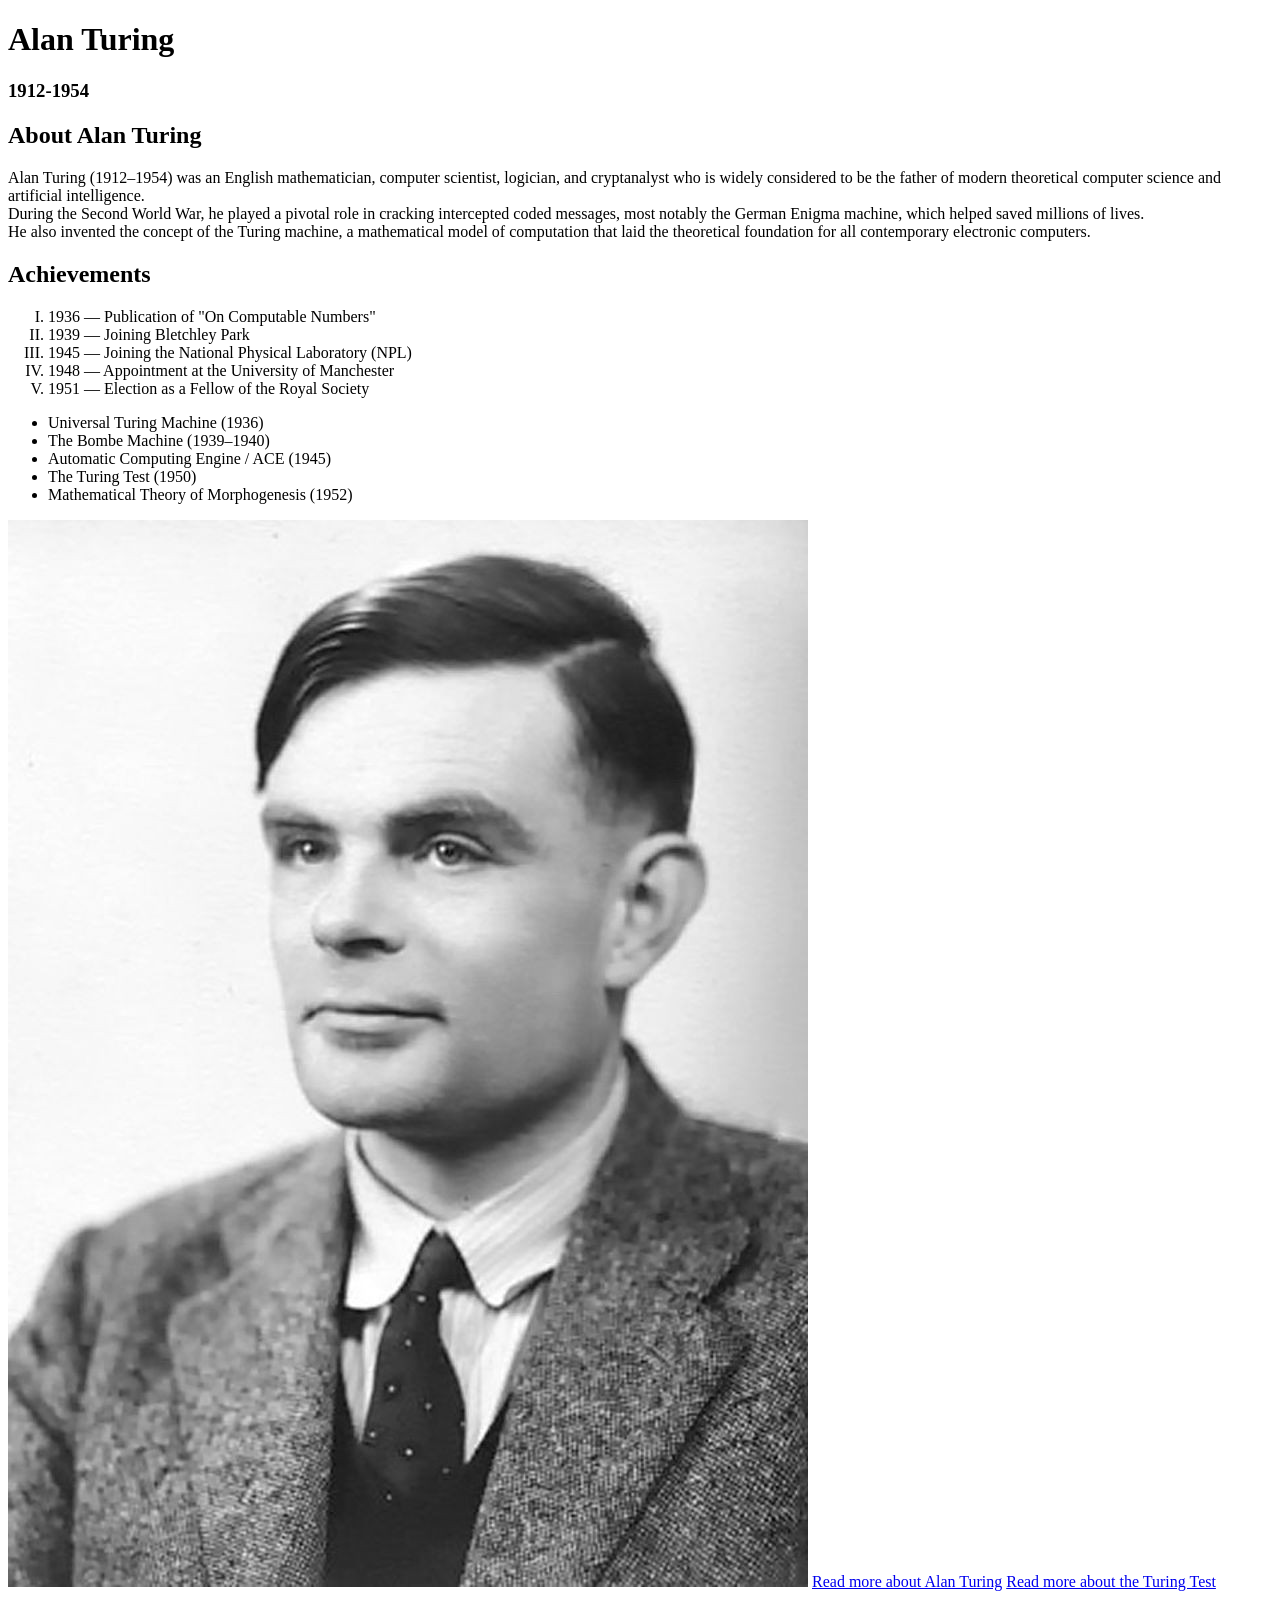
==== task3/task3.html @ f3c10b2a "task3, html" ====
<!DOCTYPE html>
<html lang="en">
<head>
    <meta charset="UTF-8">
    <meta name="viewport" content="width=device-width, initial-scale=1.0">
    <title>Task 3</title>
</head>
<body>
    <h1>Alan Turing</h1>
    <h3>1912-1954</h3>
    <h2>About Alan Turing</h2>
    <p>Alan Turing (1912–1954) was an English mathematician, computer scientist, logician, and cryptanalyst who is widely considered to be the father of modern theoretical computer science and artificial intelligence.<br>
        During the Second World War, he played a pivotal role in cracking intercepted coded messages, most notably the German Enigma machine, which helped saved millions of lives. <br>
        He also invented the concept of the Turing machine, a mathematical model of computation that laid the theoretical foundation for all contemporary electronic computers.</p>

        <h2>Achievements</h2>
    <ol type="I">
        
        <li>1936 — Publication of "On Computable Numbers"</li>
        <li>1939 — Joining Bletchley Park</li>
        <li>1945 — Joining the National Physical Laboratory (NPL)</li>
        <li>1948 — Appointment at the University of Manchester</li>
        <li>1951 — Election as a Fellow of the Royal Society</li>
    </ol>

    <ul>
        <li>Universal Turing Machine (1936)</li>
        <li>The Bombe Machine (1939–1940)</li>
        <li>Automatic Computing Engine / ACE (1945)</li>
        <li>The Turing Test (1950)</li>
        <li>Mathematical Theory of Morphogenesis (1952)</li>
    </ul>

    <img src="Alan_Turing.jpg" alt="Portrait of Alan Turing">

    <a href="https://en.wikipedia.org/wiki/Alan_Turing" target="_blank">Read more about Alan Turing</a>
    <a href="https://en.wikipedia.org/wiki/Turing_test" target="_blank">Read more about the Turing Test</a>
</body>
</html>
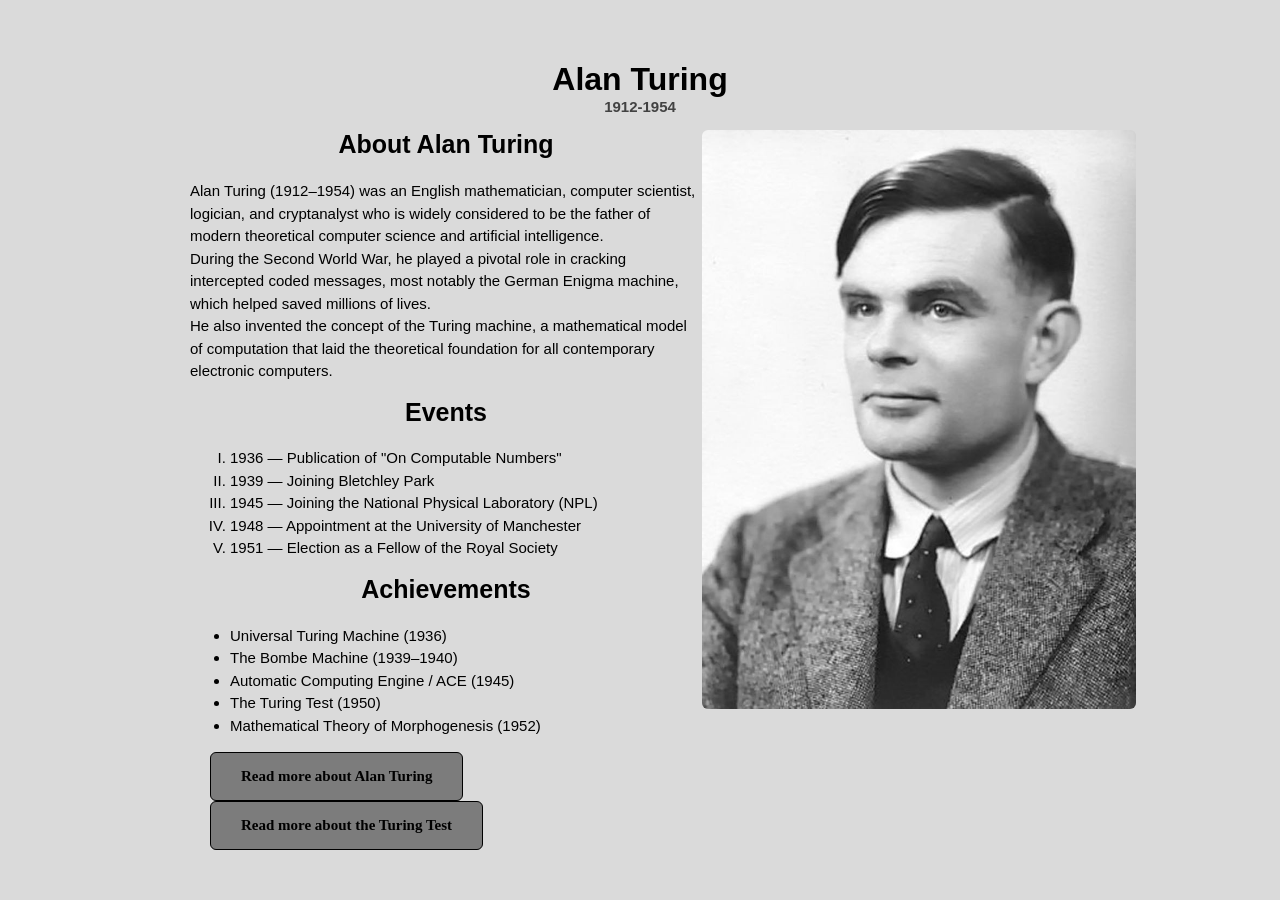
==== commit 3724b786: "task3" ====
--- a/task3/task3.html
+++ b/task3/task3.html
@@ -3,37 +3,44 @@
 <head>
     <meta charset="UTF-8">
     <meta name="viewport" content="width=device-width, initial-scale=1.0">
+    <link rel="stylesheet" href="style.css">
     <title>Task 3</title>
 </head>
 <body>
     <h1>Alan Turing</h1>
     <h3>1912-1954</h3>
-    <h2>About Alan Turing</h2>
-    <p>Alan Turing (1912–1954) was an English mathematician, computer scientist, logician, and cryptanalyst who is widely considered to be the father of modern theoretical computer science and artificial intelligence.<br>
-        During the Second World War, he played a pivotal role in cracking intercepted coded messages, most notably the German Enigma machine, which helped saved millions of lives. <br>
-        He also invented the concept of the Turing machine, a mathematical model of computation that laid the theoretical foundation for all contemporary electronic computers.</p>
+    <div class="content">
+        <div id="left-side">
+            <h2>About Alan Turing</h2>
+            <p>Alan Turing (1912–1954) was an English mathematician, computer scientist, logician, and cryptanalyst who is widely considered to be the father of modern theoretical computer science and artificial intelligence.<br>
+                During the Second World War, he played a pivotal role in cracking intercepted coded messages, most notably the German Enigma machine, which helped saved millions of lives. <br>
+                He also invented the concept of the Turing machine, a mathematical model of computation that laid the theoretical foundation for all contemporary electronic computers.</p>
 
-        <h2>Achievements</h2>
-    <ol type="I">
-        
-        <li>1936 — Publication of "On Computable Numbers"</li>
-        <li>1939 — Joining Bletchley Park</li>
-        <li>1945 — Joining the National Physical Laboratory (NPL)</li>
-        <li>1948 — Appointment at the University of Manchester</li>
-        <li>1951 — Election as a Fellow of the Royal Society</li>
-    </ol>
+            <h2>Events</h2>
+            <ol type="I">
+                
+                <li>1936 — Publication of "On Computable Numbers"</li>
+                <li>1939 — Joining Bletchley Park</li>
+                <li>1945 — Joining the National Physical Laboratory (NPL)</li>
+                <li>1948 — Appointment at the University of Manchester</li>
+                <li>1951 — Election as a Fellow of the Royal Society</li>
+            </ol>
 
-    <ul>
-        <li>Universal Turing Machine (1936)</li>
-        <li>The Bombe Machine (1939–1940)</li>
-        <li>Automatic Computing Engine / ACE (1945)</li>
-        <li>The Turing Test (1950)</li>
-        <li>Mathematical Theory of Morphogenesis (1952)</li>
-    </ul>
+                <h2>Achievements</h2>
+            <ul>
+                <li>Universal Turing Machine (1936)</li>
+                <li>The Bombe Machine (1939–1940)</li>
+                <li>Automatic Computing Engine / ACE (1945)</li>
+                <li>The Turing Test (1950)</li>
+                <li>Mathematical Theory of Morphogenesis (1952)</li>
+            </ul>
+            <a href="https://en.wikipedia.org/wiki/Alan_Turing" target="_blank" class="btn">Read more about Alan Turing</a>
+            <a href="https://en.wikipedia.org/wiki/Turing_test" target="_blank" class="btn">Read more about the Turing Test</a>
+        </div>
 
-    <img src="Alan_Turing.jpg" alt="Portrait of Alan Turing">
-
-    <a href="https://en.wikipedia.org/wiki/Alan_Turing" target="_blank">Read more about Alan Turing</a>
-    <a href="https://en.wikipedia.org/wiki/Turing_test" target="_blank">Read more about the Turing Test</a>
+        <div id="right-side">
+            <img src="Alan_Turing.jpg" alt="Portrait of Alan Turing">
+        </div>
+    </div>
 </body>
 </html>
--- a/task3/style.css
+++ b/task3/style.css
@@ -0,0 +1,88 @@
+* {
+    box-sizing: border-box;
+}
+
+body {
+    background: rgb(218, 218, 218);
+    margin: 0;
+    padding: 20px;
+}
+
+h1{
+    text-align: center;
+    padding-top: 20px;
+    margin-bottom: 0;
+    font-family: "Open Sans", sans-serif;
+}
+
+h2 {
+    text-align: center;
+    font-size: 25px;
+    font-family: "Open Sans", sans-serif;
+    margin-top: 0px;
+}
+
+h3 {
+    text-align: center;
+    font-size: 15px;
+    font-family: "Open Sans", sans-serif;
+    margin-top: 0px;
+    color: #424242;
+}
+
+p {
+    font-size: 15px;
+    font-family: "Google Sans", sans-serif;
+    line-height: 1.5;
+}
+
+.content {
+    text-align: center;
+    max-width: 1500px;
+}
+
+#left-side {
+    padding-left: 170px;
+    float: left;
+    width: 55%;
+    text-align: left;
+}
+
+#right-side {
+    padding-right: 10%;
+    float: right;
+    width: 45%;
+}
+
+img {
+    width: 100%;
+    max-width: 450px;
+    height: auto;
+    border-radius: 6px;
+}
+
+ol, ul {
+    font-size: 15px;
+    font-family: "Google Sans", sans-serif;
+    line-height: 1.5;
+}
+
+a {
+    text-decoration: none;
+    color: #000000;
+}
+
+.btn {
+    display: inline-block;
+    background-color: #7c7c7c;
+    border: 1px solid black;
+    border-radius: 6px;
+    margin-left: 20px;
+    padding: 15px 30px;
+    font-size: 15px;
+    font-weight: bold;
+}
+
+.btn:hover {
+    background-color: #597fb1;
+}
